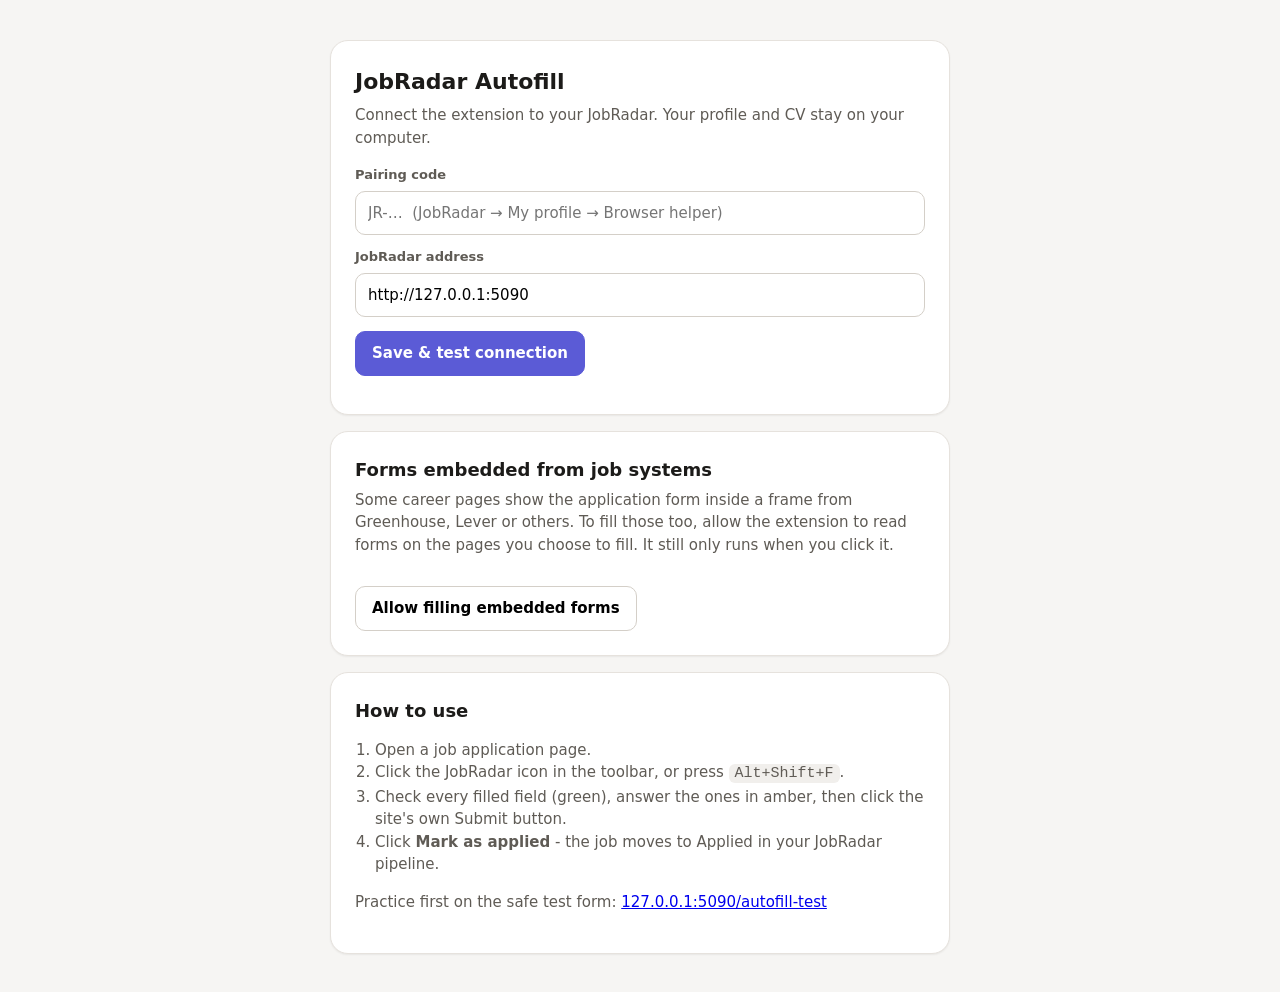
==== extension/options.html @ 8bae76f5 "JobRadar: worldwide job search with CV match, hiring signals, spontaneous applications, night scan F" ====
<!doctype html>
<html lang="en">
<head>
<meta charset="utf-8">
<title>JobRadar Autofill - Options</title>
<style>
  body { font: 15px/1.5 system-ui, "Segoe UI", Roboto, sans-serif; background: #f6f5f3; color: #1c1b19; margin: 0; }
  main { max-width: 620px; margin: 40px auto; padding: 0 18px; }
  .card { background: #fff; border-radius: 18px; padding: 24px; box-shadow: 0 1px 2px rgba(0,0,0,.06); border: 1px solid #e6e2dd; margin-bottom: 16px; }
  h1 { font-size: 22px; margin: 0 0 4px; } p { color: #5f5b55; margin: 6px 0 16px; }
  label { display: block; font-weight: 700; font-size: 13px; color: #5f5b55; margin: 12px 0 6px; }
  input { width: 100%; box-sizing: border-box; padding: 10px 12px; border-radius: 10px; border: 1px solid #d4cfc8; font: inherit; }
  button { margin-top: 14px; padding: 10px 16px; border-radius: 10px; border: 1px solid #d4cfc8; background: #fff; font: inherit; font-weight: 700; cursor: pointer; }
  .pri { background: #5b5bd6; color: #fff; border-color: #5b5bd6; }
  #status { margin-top: 14px; font-weight: 700; } .ok { color: #16a34a; } .err { color: #d33a2c; }
  ol { padding-left: 20px; color: #5f5b55; } code { background: #f1efec; padding: 1px 6px; border-radius: 6px; }
</style>
</head>
<body>
<main>
  <div class="card">
    <h1>JobRadar Autofill</h1>
    <p>Connect the extension to your JobRadar. Your profile and CV stay on your computer.</p>
    <label for="token">Pairing code</label>
    <input id="token" placeholder="JR-…  (JobRadar → My profile → Browser helper)">
    <label for="base">JobRadar address</label>
    <input id="base" value="http://127.0.0.1:5090">
    <button class="pri" id="save">Save &amp; test connection</button>
    <div id="status"></div>
  </div>
  <div class="card">
    <h1 style="font-size:18px">Forms embedded from job systems</h1>
    <p>Some career pages show the application form inside a frame from Greenhouse, Lever or others. To fill those too, allow the extension to read forms on the pages you choose to fill. It still only runs when you click it.</p>
    <button id="wide">Allow filling embedded forms</button>
    <div id="wideStatus"></div>
  </div>
  <div class="card">
    <h1 style="font-size:18px">How to use</h1>
    <ol>
      <li>Open a job application page.</li>
      <li>Click the JobRadar icon in the toolbar, or press <code>Alt+Shift+F</code>.</li>
      <li>Check every filled field (green), answer the ones in amber, then click the site's own Submit button.</li>
      <li>Click <b>Mark as applied</b> - the job moves to Applied in your JobRadar pipeline.</li>
    </ol>
    <p>Practice first on the safe test form: <a href="http://127.0.0.1:5090/autofill-test" target="_blank">127.0.0.1:5090/autofill-test</a></p>
  </div>
</main>
<script src="options.js"></script>
</body>
</html>
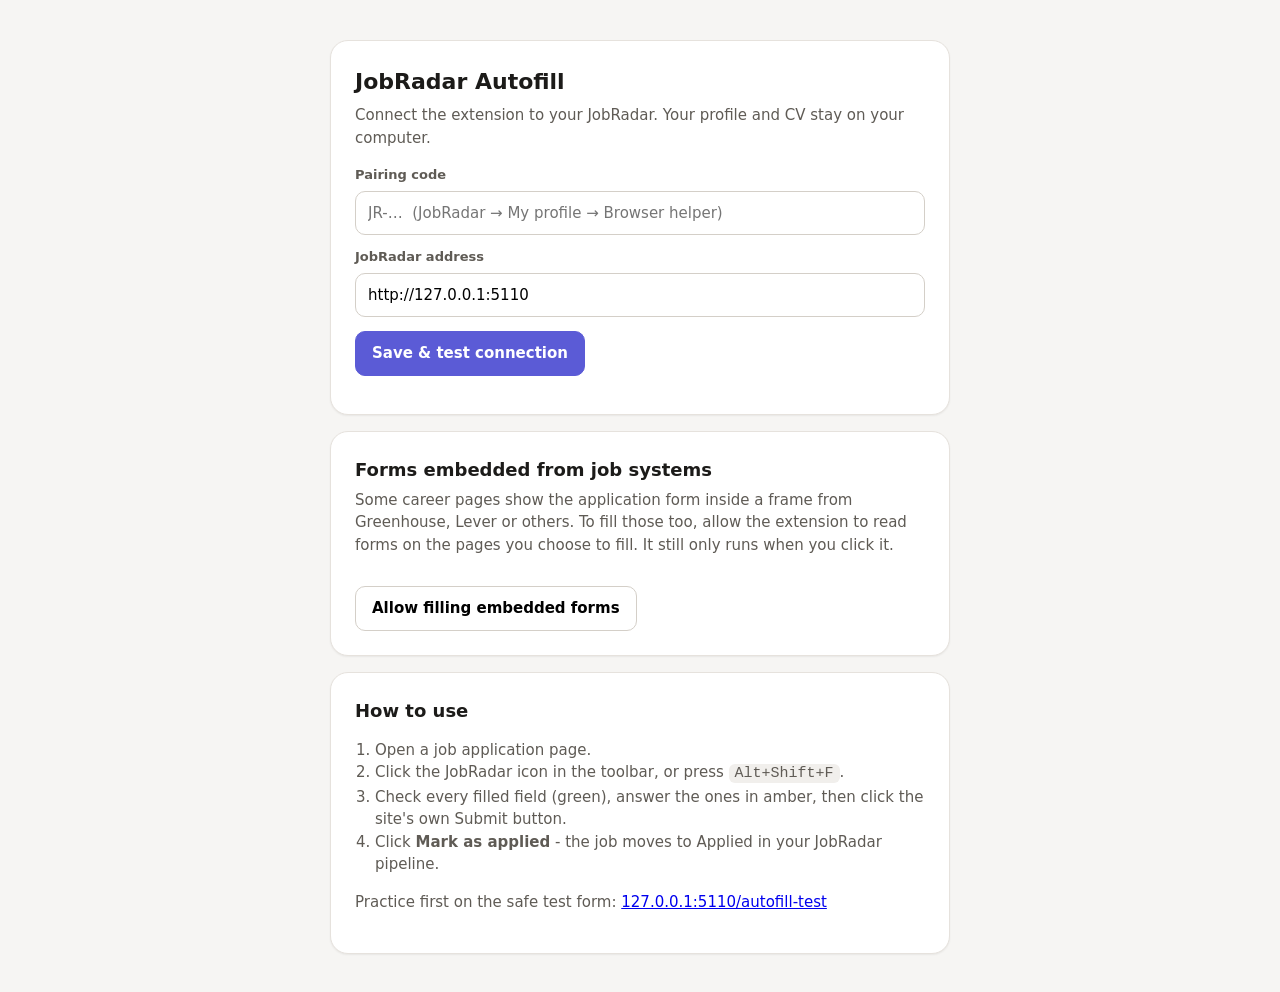
==== commit ad1e8e0d: "JobRadar 1.5: own port (no more opening ClientGuard) + delete everywhere - Port 5090 was shared with" ====
--- a/extension/options.html
+++ b/extension/options.html
@@ -24,7 +24,7 @@
     <label for="token">Pairing code</label>
     <input id="token" placeholder="JR-…  (JobRadar → My profile → Browser helper)">
     <label for="base">JobRadar address</label>
-    <input id="base" value="http://127.0.0.1:5090">
+    <input id="base" value="http://127.0.0.1:5110">
     <button class="pri" id="save">Save &amp; test connection</button>
     <div id="status"></div>
   </div>
@@ -42,7 +42,7 @@
       <li>Check every filled field (green), answer the ones in amber, then click the site's own Submit button.</li>
       <li>Click <b>Mark as applied</b> - the job moves to Applied in your JobRadar pipeline.</li>
     </ol>
-    <p>Practice first on the safe test form: <a href="http://127.0.0.1:5090/autofill-test" target="_blank">127.0.0.1:5090/autofill-test</a></p>
+    <p>Practice first on the safe test form: <a href="http://127.0.0.1:5110/autofill-test" target="_blank">127.0.0.1:5110/autofill-test</a></p>
   </div>
 </main>
 <script src="options.js"></script>
